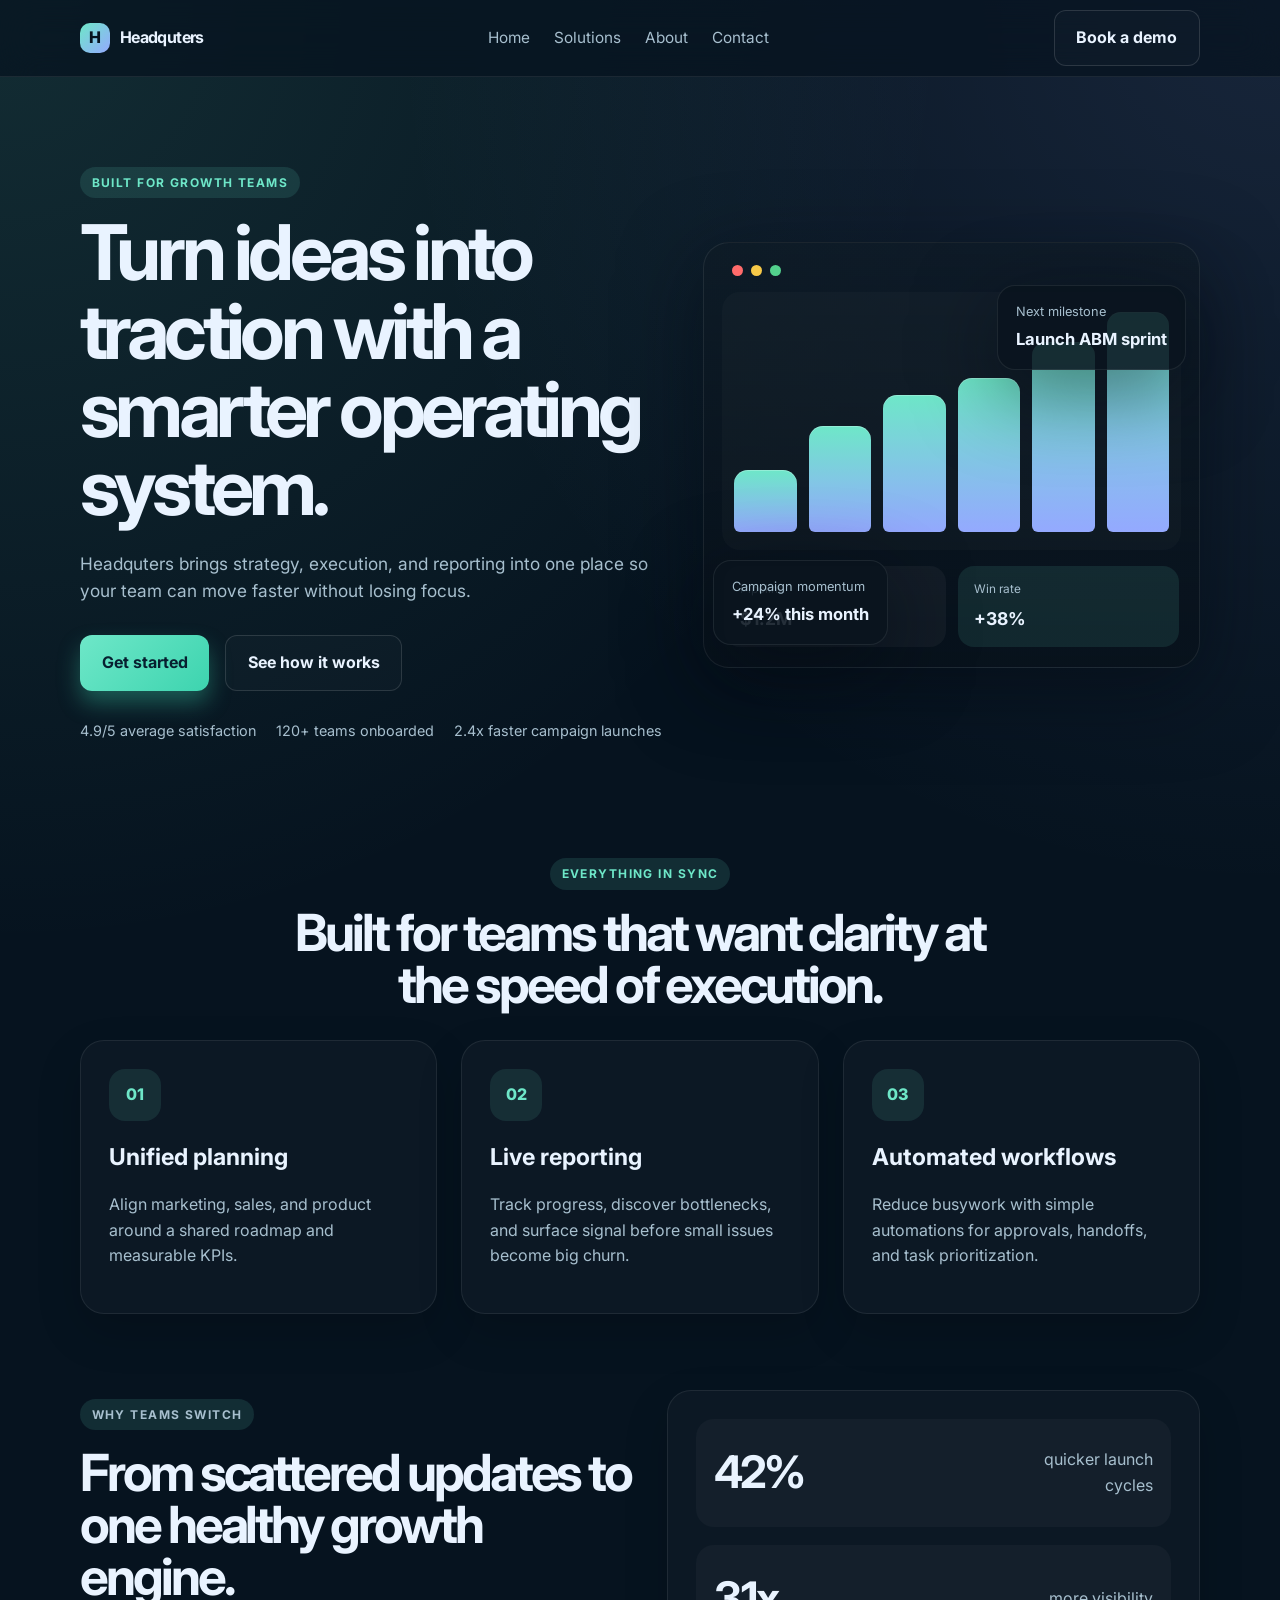
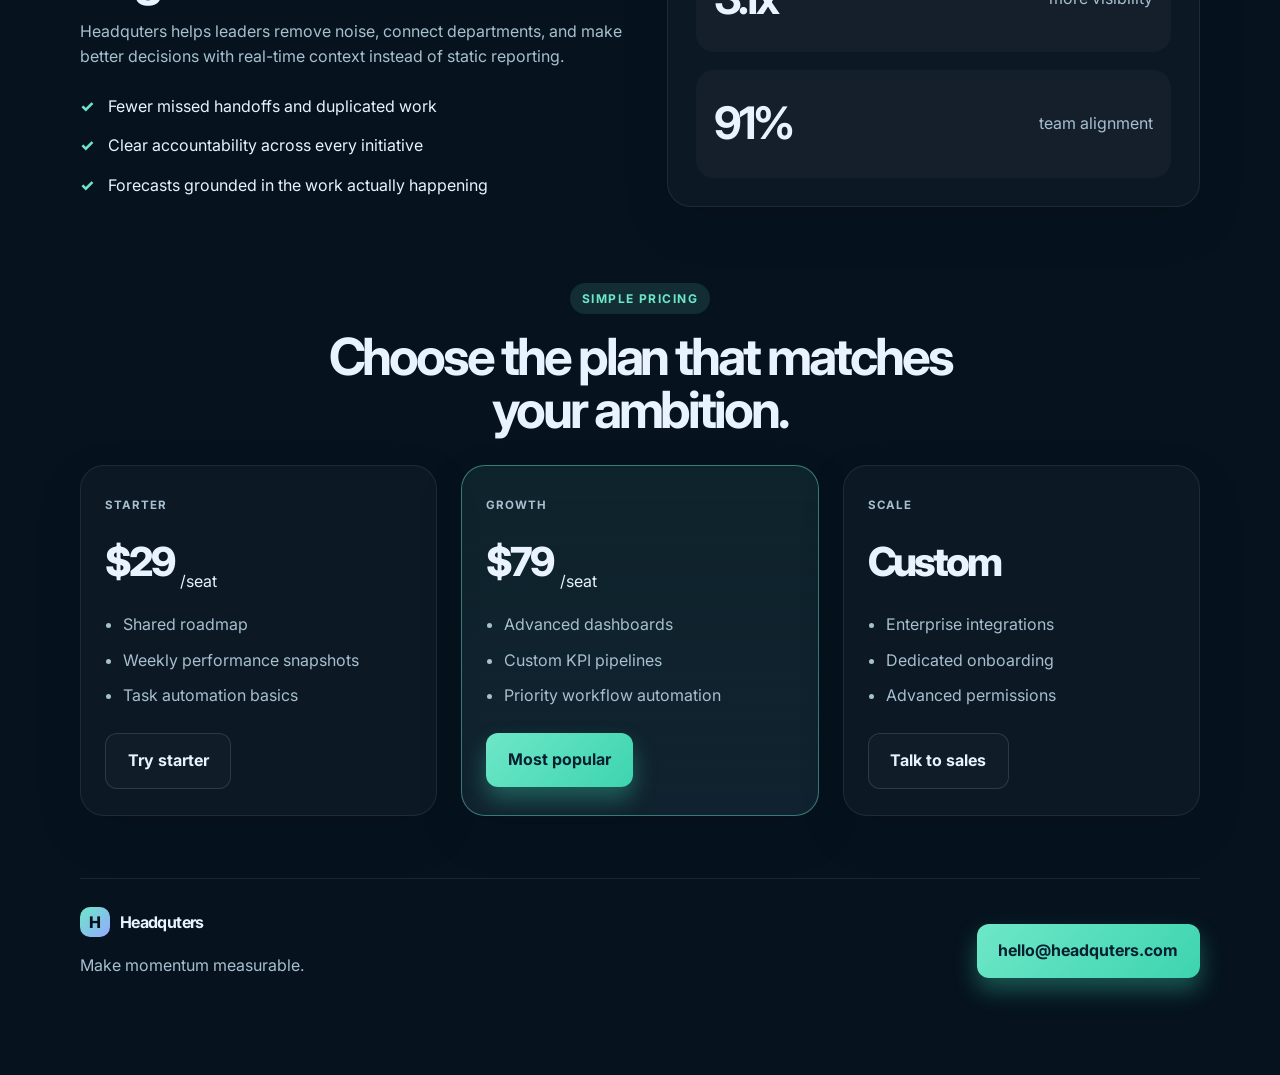
==== index.html @ bdb1400e "Build multi-page Headquters website Co-authored-by: Copilot App <223556219+Copilot@users.noreply.git" ====
<!DOCTYPE html>
<html lang="en">
  <head>
    <meta charset="UTF-8" />
    <meta name="viewport" content="width=device-width, initial-scale=1.0" />
    <meta
      name="description"
      content="Headquters helps teams turn scattered ideas into a clear, measurable growth engine."
    />
    <title>Headquters | Make momentum measurable</title>
    <link rel="preconnect" href="https://fonts.googleapis.com" />
    <link rel="preconnect" href="https://fonts.gstatic.com" crossorigin />
    <link
      href="https://fonts.googleapis.com/css2?family=Inter:wght@400;500;600;700;800;900&display=swap"
      rel="stylesheet"
    />
    <link rel="stylesheet" href="styles.css" />
  </head>
  <body>
    <header class="site-header">
      <div class="container nav-wrap">
        <a class="brand" href="#top" aria-label="Headquters home">
          <span class="brand-mark">H</span>
          <span>Headquters</span>
        </a>
        <nav class="main-nav" aria-label="Main navigation">
          <a href="index.html">Home</a>
          <a href="solutions.html">Solutions</a>
          <a href="about.html">About</a>
          <a href="contact.html">Contact</a>
        </nav>
        <a class="button button-ghost" href="contact.html">Book a demo</a>
      </div>
    </header>

    <main id="top">
      <section class="hero">
        <div class="container hero-grid">
          <div class="hero-copy">
            <p class="eyebrow">Built for growth teams</p>
            <h1>Turn ideas into traction with a smarter operating system.</h1>
            <p class="lead">
              Headquters brings strategy, execution, and reporting into one place so your team can
              move faster without losing focus.
            </p>
            <div class="hero-actions">
              <a class="button button-primary" href="contact.html">Get started</a>
              <a class="button button-secondary" href="#features">See how it works</a>
            </div>
            <ul class="social-proof" aria-label="Customer proof">
              <li>4.9/5 average satisfaction</li>
              <li>120+ teams onboarded</li>
              <li>2.4x faster campaign launches</li>
            </ul>
          </div>

          <div class="hero-visual" aria-label="Product dashboard preview">
            <div class="dashboard-card dashboard-main">
              <div class="card-header">
                <span class="dot red"></span>
                <span class="dot amber"></span>
                <span class="dot green"></span>
              </div>
              <div class="chart-panel">
                <div class="chart-bars" aria-hidden="true">
                  <span style="--h: 28%"></span>
                  <span style="--h: 48%"></span>
                  <span style="--h: 62%"></span>
                  <span style="--h: 70%"></span>
                  <span style="--h: 86%"></span>
                  <span style="--h: 100%"></span>
                </div>
              </div>
              <div class="stat-row">
                <div class="mini-stat">
                  <span class="label">Pipeline</span>
                  <strong>$1.2M</strong>
                </div>
                <div class="mini-stat accent">
                  <span class="label">Win rate</span>
                  <strong>+38%</strong>
                </div>
              </div>
            </div>
            <div class="floating-card insight-card">
              <p>Campaign momentum</p>
              <strong>+24% this month</strong>
            </div>
            <div class="floating-card task-card">
              <p>Next milestone</p>
              <strong>Launch ABM sprint</strong>
            </div>
          </div>
        </div>
      </section>

      <section id="features" class="features">
        <div class="container">
          <div class="section-heading">
            <p class="eyebrow">Everything in sync</p>
            <h2>Built for teams that want clarity at the speed of execution.</h2>
          </div>
          <div class="feature-grid">
            <article class="feature-card reveal">
              <div class="icon">01</div>
              <h3>Unified planning</h3>
              <p>Align marketing, sales, and product around a shared roadmap and measurable KPIs.</p>
            </article>
            <article class="feature-card reveal">
              <div class="icon">02</div>
              <h3>Live reporting</h3>
              <p>Track progress, discover bottlenecks, and surface signal before small issues become big churn.</p>
            </article>
            <article class="feature-card reveal">
              <div class="icon">03</div>
              <h3>Automated workflows</h3>
              <p>Reduce busywork with simple automations for approvals, handoffs, and task prioritization.</p>
            </article>
          </div>
        </div>
      </section>

      <section id="results" class="results">
        <div class="container results-grid">
          <div class="results-copy">
            <p class="eyebrow">Why teams switch</p>
            <h2>From scattered updates to one healthy growth engine.</h2>
            <p>
              Headquters helps leaders remove noise, connect departments, and make better decisions with
              real-time context instead of static reporting.
            </p>
            <ul class="check-list">
              <li>Fewer missed handoffs and duplicated work</li>
              <li>Clear accountability across every initiative</li>
              <li>Forecasts grounded in the work actually happening</li>
            </ul>
          </div>
          <div class="metrics-panel reveal">
            <div class="metric">
              <strong>42%</strong>
              <span>quicker launch cycles</span>
            </div>
            <div class="metric">
              <strong>3.1x</strong>
              <span>more visibility</span>
            </div>
            <div class="metric">
              <strong>91%</strong>
              <span>team alignment</span>
            </div>
          </div>
        </div>
      </section>

      <section id="pricing" class="pricing">
        <div class="container">
          <div class="section-heading">
            <p class="eyebrow">Simple pricing</p>
            <h2>Choose the plan that matches your ambition.</h2>
          </div>
          <div class="pricing-grid">
            <article class="price-card">
              <p class="plan-name">Starter</p>
              <div class="price"><span>$29</span>/seat</div>
              <ul>
                <li>Shared roadmap</li>
                <li>Weekly performance snapshots</li>
                <li>Task automation basics</li>
              </ul>
              <a class="button button-secondary" href="contact.html">Try starter</a>
            </article>
            <article class="price-card featured">
              <p class="plan-name">Growth</p>
              <div class="price"><span>$79</span>/seat</div>
              <ul>
                <li>Advanced dashboards</li>
                <li>Custom KPI pipelines</li>
                <li>Priority workflow automation</li>
              </ul>
              <a class="button button-primary" href="contact.html">Most popular</a>
            </article>
            <article class="price-card">
              <p class="plan-name">Scale</p>
              <div class="price"><span>Custom</span></div>
              <ul>
                <li>Enterprise integrations</li>
                <li>Dedicated onboarding</li>
                <li>Advanced permissions</li>
              </ul>
              <a class="button button-secondary" href="contact.html">Talk to sales</a>
            </article>
          </div>
        </div>
      </section>
    </main>

    <footer class="site-footer">
      <div class="container footer-wrap">
        <div>
          <a class="brand" href="index.html" aria-label="Headquters home">
            <span class="brand-mark">H</span>
            <span>Headquters</span>
          </a>
          <p>Make momentum measurable.</p>
        </div>
        <a class="button button-primary" href="contact.html">hello@headquters.com</a>
      </div>
    </footer>

    <script src="script.js"></script>
  </body>
</html>
---- styles.css ----
:root {
  --bg: #06131f;
  --bg-soft: #0b1d2d;
  --panel: rgba(16, 30, 42, 0.84);
  --panel-strong: #112637;
  --card: #f4f8ff;
  --card-2: #eaf3ff;
  --text: #e9f3ff;
  --muted: #a7bfce;
  --primary: #6ee7c8;
  --primary-strong: #3dd4af;
  --accent: #94a9ff;
  --shadow: 0 22px 80px rgba(4, 10, 18, 0.5);
}

* {
  box-sizing: border-box;
}

html {
  scroll-behavior: smooth;
}

body {
  margin: 0;
  font-family: "Inter", sans-serif;
  background:
    radial-gradient(circle at top left, rgba(110, 231, 200, 0.12), transparent 32%),
    radial-gradient(circle at top right, rgba(148, 169, 255, 0.12), transparent 30%),
    var(--bg);
  color: var(--text);
  line-height: 1.6;
}

a {
  color: inherit;
  text-decoration: none;
}

img {
  max-width: 100%;
  display: block;
}

.container {
  width: min(1120px, calc(100% - 32px));
  margin: 0 auto;
}

.site-header {
  position: sticky;
  top: 0;
  z-index: 10;
  backdrop-filter: blur(18px);
  background: rgba(6, 19, 31, 0.72);
  border-bottom: 1px solid rgba(255, 255, 255, 0.08);
}

.nav-wrap {
  display: flex;
  align-items: center;
  justify-content: space-between;
  min-height: 76px;
  gap: 20px;
}

.brand {
  display: inline-flex;
  align-items: center;
  gap: 10px;
  font-weight: 700;
  letter-spacing: -0.04em;
}

.brand-mark {
  display: grid;
  place-items: center;
  width: 30px;
  height: 30px;
  border-radius: 10px;
  background: linear-gradient(135deg, var(--primary), var(--accent));
  color: var(--bg);
  font-weight: 800;
}

.main-nav {
  display: flex;
  align-items: center;
  gap: 24px;
  color: var(--muted);
  font-size: 0.96rem;
}

.main-nav a:hover,
.main-nav a:focus-visible {
  color: var(--text);
}

.button {
  display: inline-flex;
  align-items: center;
  justify-content: center;
  border-radius: 12px;
  padding: 0.9rem 1.35rem;
  font-weight: 700;
  transition: transform 0.2s ease, box-shadow 0.2s ease;
}

.button:hover,
.button:focus-visible {
  transform: translateY(-1px);
}

.button-primary {
  background: linear-gradient(135deg, var(--primary), var(--primary-strong));
  color: #072030;
  box-shadow: 0 12px 22px rgba(61, 212, 175, 0.35);
}

.button-secondary,
.button-ghost {
  border: 1px solid rgba(255, 255, 255, 0.13);
  background: rgba(255, 255, 255, 0.02);
  color: var(--text);
}

.hero {
  padding: 90px 0 52px;
}

.hero-grid {
  display: grid;
  grid-template-columns: 1.08fr 0.92fr;
  align-items: center;
  gap: 40px;
}

.eyebrow {
  display: inline-block;
  margin: 0 0 16px;
  border-radius: 999px;
  padding: 0.38rem 0.72rem;
  background: rgba(110, 231, 200, 0.12);
  color: var(--primary);
  font-size: 0.75rem;
  font-weight: 700;
  text-transform: uppercase;
  letter-spacing: 0.12em;
}

.hero-copy h1,
.section-heading h2,
.results-copy h2 {
  margin: 0;
  line-height: 1.02;
  letter-spacing: -0.06em;
}

.hero-copy h1 {
  max-width: 620px;
  font-size: clamp(3.1rem, 6vw, 5rem);
}

.lead {
  max-width: 620px;
  margin-top: 22px;
  color: var(--muted);
  font-size: 1.08rem;
}

.hero-actions {
  display: flex;
  flex-wrap: wrap;
  gap: 16px;
  margin-top: 30px;
}

.social-proof {
  display: flex;
  flex-wrap: wrap;
  gap: 20px;
  margin: 28px 0 0;
  padding: 0;
  list-style: none;
  color: var(--muted);
  font-size: 0.9rem;
}

.hero-visual {
  position: relative;
  display: grid;
  place-items: center;
  min-height: 520px;
}

.dashboard-card {
  position: relative;
  width: min(100%, 560px);
  padding: 18px 18px 12px;
  border: 1px solid rgba(255, 255, 255, 0.08);
  border-radius: 26px;
  background: linear-gradient(180deg, rgba(14, 26, 36, 0.58), rgba(8, 18, 28, 0.96));
  box-shadow: var(--shadow);
}

.card-header {
  display: flex;
  gap: 8px;
  padding: 4px 10px 16px;
}

.dot {
  display: inline-block;
  width: 11px;
  aspect-ratio: 1;
  border-radius: 50%;
}

.dot.red { background: #ff6b6b; }
.dot.amber { background: #f7c948; }
.dot.green { background: #53d18d; }

.chart-panel {
  padding: 20px 12px 18px;
  border-radius: 18px;
  background: rgba(255, 255, 255, 0.02);
}

.chart-bars {
  display: grid;
  grid-template-columns: repeat(6, minmax(0, 1fr));
  align-items: end;
  gap: 12px;
  height: 220px;
}

.chart-bars span {
  display: block;
  border-radius: 14px 14px 6px 6px;
  height: var(--h);
  background: linear-gradient(180deg, var(--primary), var(--accent));
  box-shadow: inset 0 1px 0 rgba(255, 255, 255, 0.25);
}

.stat-row {
  display: grid;
  grid-template-columns: repeat(2, minmax(0, 1fr));
  gap: 12px;
  padding: 16px 2px 8px;
}

.mini-stat {
  padding: 14px 16px;
  border-radius: 16px;
  background: rgba(255, 255, 255, 0.04);
}

.mini-stat.accent {
  background: rgba(110, 231, 200, 0.1);
}

.label {
  display: block;
  color: var(--muted);
  font-size: 0.74rem;
  margin-bottom: 6px;
}

.mini-stat strong {
  font-size: 1.1rem;
}

.floating-card {
  position: absolute;
  padding: 16px 18px;
  border: 1px solid rgba(255, 255, 255, 0.08);
  border-radius: 18px;
  background: rgba(10, 20, 30, 0.88);
  box-shadow: var(--shadow);
}

.floating-card p {
  margin: 0 0 4px;
  color: var(--muted);
  font-size: 0.8rem;
}

.floating-card strong {
  font-size: 1.04rem;
}

.insight-card {
  left: 10px;
  bottom: 70px;
}

.task-card {
  right: 14px;
  top: 90px;
}

.features,
.results,
.pricing {
  padding: 64px 0 12px;
}

.section-heading {
  max-width: 690px;
  margin: 0 auto 30px;
  text-align: center;
}

.section-heading h2,
.results-copy h2 {
  font-size: clamp(2.4rem, 4vw, 3.5rem);
}

.feature-grid,
.pricing-grid {
  display: grid;
  grid-template-columns: repeat(3, minmax(0, 1fr));
  gap: 24px;
}

.feature-card,
.price-card,
.metrics-panel {
  border: 1px solid rgba(255, 255, 255, 0.08);
  border-radius: 24px;
  background: rgba(14, 27, 38, 0.8);
  box-shadow: 0 18px 45px rgba(0, 0, 0, 0.16);
}

.feature-card {
  padding: 28px;
}

.icon {
  display: inline-flex;
  align-items: center;
  justify-content: center;
  width: 52px;
  height: 52px;
  border-radius: 16px;
  background: rgba(110, 231, 200, 0.1);
  color: var(--primary);
  font-weight: 800;
}

.feature-card h3 {
  margin: 18px 0 12px;
  font-size: 1.45rem;
}

.feature-card p,
.price-card ul,
.results-copy p,
.site-footer p {
  color: var(--muted);
}

.results-grid {
  display: grid;
  grid-template-columns: 1.02fr 0.98fr;
  gap: 32px;
  align-items: center;
}

.check-list {
  margin: 24px 0 0;
  padding: 0;
  list-style: none;
  display: grid;
  gap: 14px;
  color: var(--text);
}

.check-list li {
  position: relative;
  padding-left: 28px;
}

.check-list li::before {
  content: "✓";
  position: absolute;
  left: 0;
  color: var(--primary);
  font-weight: 800;
}

.metrics-panel {
  display: grid;
  gap: 18px;
  padding: 28px;
}

.metric {
  display: flex;
  align-items: center;
  justify-content: space-between;
  gap: 18px;
  padding: 18px 18px;
  border-radius: 18px;
  background: rgba(255, 255, 255, 0.03);
}

.metric strong {
  font-size: clamp(2rem, 4vw, 2.8rem);
  letter-spacing: -0.06em;
}

.metric span {
  color: var(--muted);
  max-width: 140px;
  text-align: right;
}

.price-card {
  padding: 30px 24px 26px;
}

.price-card.featured {
  background: linear-gradient(180deg, rgba(110, 231, 200, 0.08), rgba(18, 36, 49, 0.9));
  border-color: rgba(110, 231, 200, 0.45);
}

.plan-name {
  margin: 0;
  color: var(--muted);
  font-weight: 700;
  text-transform: uppercase;
  letter-spacing: 0.08em;
  font-size: 0.72rem;
}

.price {
  display: flex;
  align-items: end;
  gap: 8px;
  margin: 16px 0 18px;
  font-size: 1rem;
}

.price span {
  font-size: 2.5rem;
  font-weight: 800;
  letter-spacing: -0.08em;
}

.price-card ul {
  margin: 0 0 24px;
  padding-left: 18px;
  display: grid;
  gap: 10px;
}

.site-footer {
  padding: 50px 0 80px;
}

.page-hero {
  padding: 110px 0 72px;
  text-align: center;
}

.narrow {
  max-width: 780px;
}

.page-hero h1 {
  margin: 0;
  font-size: clamp(3rem, 7vw, 5.5rem);
  line-height: 1;
  letter-spacing: -0.07em;
}

.page-hero .lead {
  margin: 24px auto 0;
}

.page-section {
  padding: 24px 0 80px;
}

.solution-list {
  display: grid;
  gap: 18px;
}

.solution-row {
  display: grid;
  grid-template-columns: 80px 1fr;
  gap: 24px;
  align-items: start;
  padding: 34px;
  border: 1px solid rgba(255, 255, 255, 0.08);
  border-radius: 24px;
  background: rgba(14, 27, 38, 0.8);
}

.solution-row h2,
.contact-copy h2 {
  margin: 0 0 10px;
  font-size: 2rem;
  letter-spacing: -0.05em;
}

.solution-row p {
  max-width: 700px;
  margin: 0 0 16px;
  color: var(--muted);
}

.text-link {
  color: var(--primary);
  font-weight: 700;
}

.text-link span {
  display: inline-block;
  margin-left: 6px;
  transition: transform 0.2s ease;
}

.text-link:hover span {
  transform: translateX(4px);
}

.contact-grid {
  display: grid;
  grid-template-columns: 0.8fr 1.2fr;
  gap: 60px;
  align-items: start;
}

.contact-copy p {
  color: var(--muted);
}

.contact-email {
  display: inline-block;
  margin: 12px 0;
  color: var(--primary);
  font-size: 1.25rem;
  font-weight: 700;
}

.contact-detail {
  font-size: 0.9rem;
}

.contact-form {
  display: grid;
  gap: 18px;
  padding: 30px;
  border: 1px solid rgba(255, 255, 255, 0.08);
  border-radius: 24px;
  background: rgba(14, 27, 38, 0.8);
}

.contact-form label {
  display: grid;
  gap: 8px;
  color: var(--muted);
  font-size: 0.9rem;
  font-weight: 600;
}

.contact-form label span {
  color: rgba(167, 191, 206, 0.7);
  font-weight: 400;
}

.contact-form input,
.contact-form textarea,
.contact-form select {
  width: 100%;
  border: 1px solid rgba(255, 255, 255, 0.14);
  border-radius: 12px;
  padding: 13px 14px;
  background: rgba(255, 255, 255, 0.04);
  color: var(--text);
  font: inherit;
  resize: vertical;
}

.contact-form select option {
  color: #102333;
}

.contact-form input:focus,
.contact-form textarea:focus,
.contact-form select:focus {
  outline: 2px solid var(--primary);
  outline-offset: 2px;
}

.form-status {
  min-height: 1.5em;
  margin: 0;
  color: var(--primary);
  font-size: 0.9rem;
}

.footer-wrap {
  display: flex;
  align-items: center;
  justify-content: space-between;
  gap: 18px;
  padding-top: 28px;
  border-top: 1px solid rgba(255, 255, 255, 0.08);
}

.reveal {
  opacity: 0;
  transform: translateY(12px);
  transition: opacity 0.6s ease, transform 0.6s ease;
}

.reveal.visible {
  opacity: 1;
  transform: translateY(0);
}

@media (max-width: 900px) {
  .hero-grid,
  .results-grid,
  .feature-grid,
  .pricing-grid {
    grid-template-columns: 1fr;
  }

  .main-nav {
    display: none;
  }

  .hero {
    padding-top: 64px;
  }

  .hero-visual {
    min-height: 400px;
  }

  .contact-grid {
    grid-template-columns: 1fr;
    gap: 30px;
  }
}

@media (max-width: 560px) {
  .nav-wrap,
  .footer-wrap {
    flex-direction: column;
    align-items: flex-start;
  }

  .button {
    width: 100%;
  }

  .hero-actions {
    flex-direction: column;
  }

  .floating-card {
    position: static;
    margin-top: 14px;
  }

  .hero-visual {
    display: block;
  }

  .solution-row {
    grid-template-columns: 1fr;
    padding: 24px;
  }

  .page-hero {
    padding-top: 72px;
  }
}
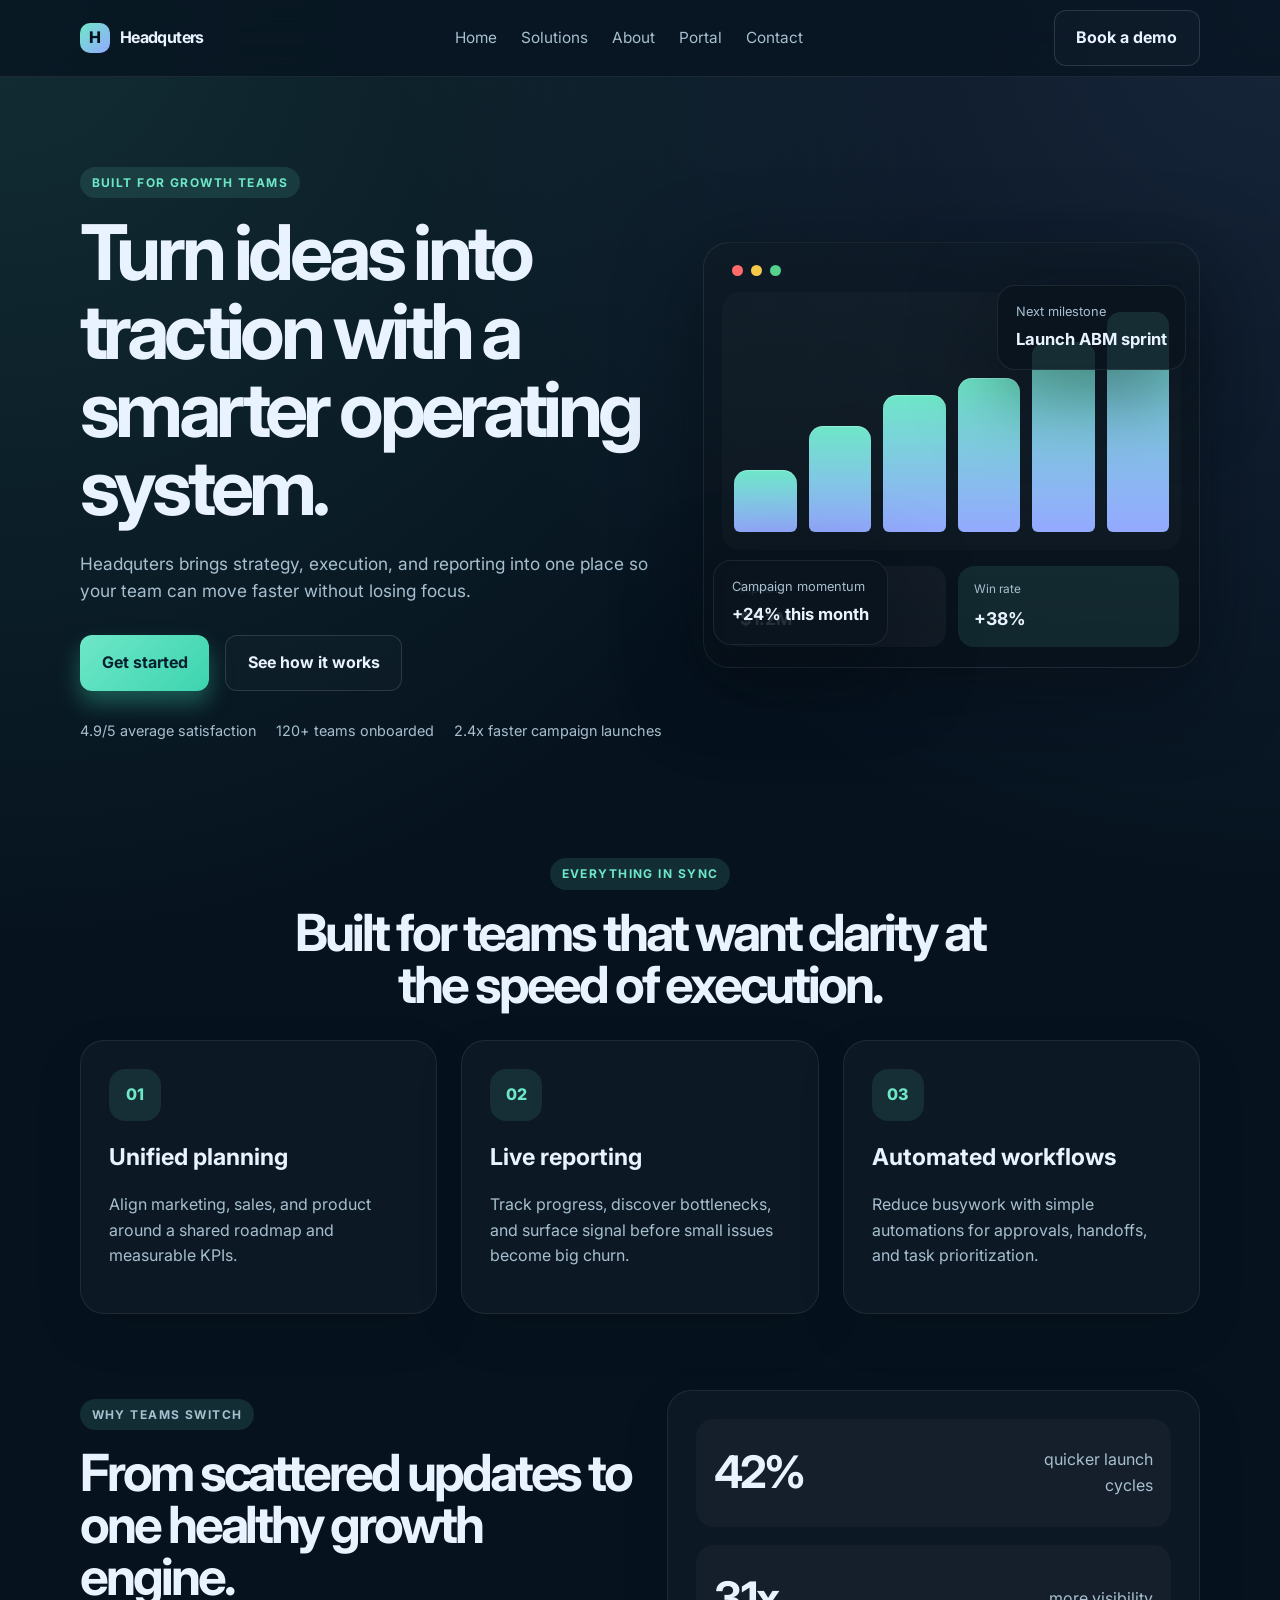
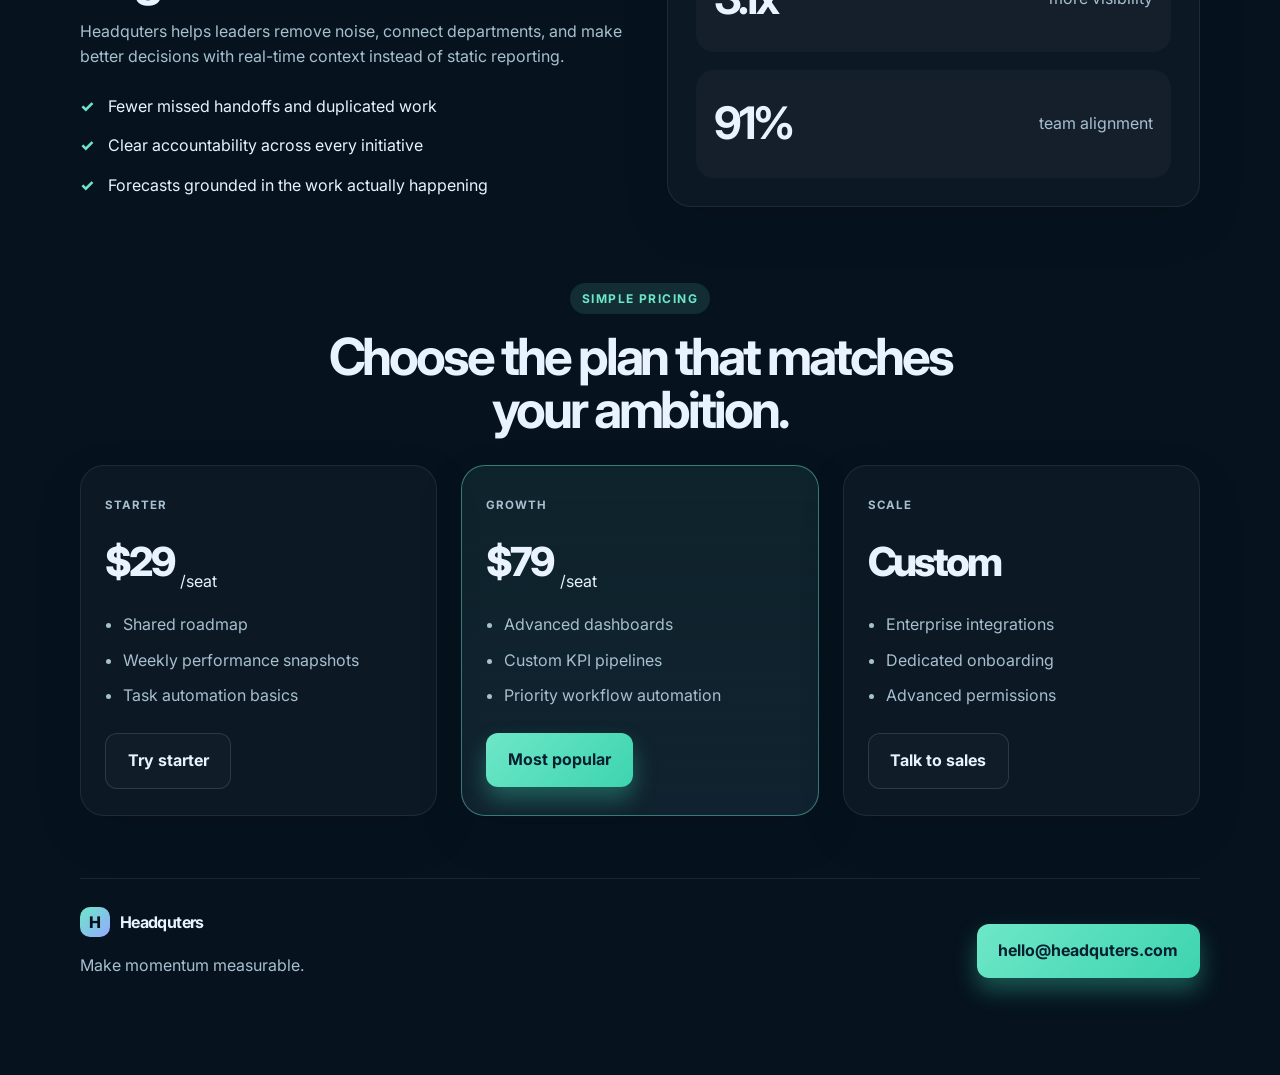
==== commit f8d40603: "Add client portal dashboard Co-authored-by: Copilot App <223556219+Copilot@users.noreply.github.com>" ====
--- a/index.html
+++ b/index.html
@@ -27,6 +27,7 @@
           <a href="index.html">Home</a>
           <a href="solutions.html">Solutions</a>
           <a href="about.html">About</a>
+          <a href="portal.html">Portal</a>
           <a href="contact.html">Contact</a>
         </nav>
         <a class="button button-ghost" href="contact.html">Book a demo</a>
--- a/styles.css
+++ b/styles.css
@@ -603,6 +603,417 @@
   font-size: 0.9rem;
 }
 
+.portal-body {
+  min-height: 100vh;
+  background: #f5f7fb;
+  color: #18263a;
+}
+
+.portal-shell {
+  display: flex;
+  min-height: 100vh;
+}
+
+.portal-sidebar {
+  display: flex;
+  width: 250px;
+  flex: 0 0 250px;
+  flex-direction: column;
+  padding: 28px 18px 20px;
+  background: #101d31;
+  color: #bdc9da;
+}
+
+.portal-brand {
+  margin: 0 10px 38px;
+  color: #f0f5fc;
+}
+
+.workspace-switcher {
+  display: flex;
+  align-items: center;
+  gap: 10px;
+  margin-bottom: 28px;
+  padding: 12px;
+  border: 1px solid rgba(255,255,255,0.1);
+  border-radius: 12px;
+  background: rgba(255,255,255,0.04);
+  font-size: 0.82rem;
+}
+
+.workspace-switcher small,
+.portal-user small {
+  display: block;
+  margin-top: 2px;
+  color: #8291a8;
+  font-size: 0.7rem;
+}
+
+.workspace-switcher strong,
+.portal-user strong {
+  display: block;
+  color: #f0f5fc;
+  font-size: 0.78rem;
+}
+
+.workspace-dot {
+  width: 26px;
+  height: 26px;
+  border-radius: 8px;
+  background: linear-gradient(135deg, #6ee7c8, #94a9ff);
+}
+
+.chevron {
+  margin-left: auto;
+  color: #7f90a8;
+}
+
+.portal-nav {
+  display: grid;
+  gap: 5px;
+}
+
+.portal-nav-link {
+  display: flex;
+  align-items: center;
+  gap: 13px;
+  border-radius: 10px;
+  padding: 12px;
+  color: #95a5bc;
+  font-size: 0.84rem;
+}
+
+.portal-nav-link span:first-child {
+  width: 18px;
+  color: #73839a;
+  font-size: 1rem;
+  text-align: center;
+}
+
+.portal-nav-link:hover,
+.portal-nav-link.active {
+  background: rgba(110, 231, 200, 0.1);
+  color: #eef6ff;
+}
+
+.portal-nav-link.active span:first-child,
+.portal-nav-link:hover span:first-child {
+  color: var(--primary);
+}
+
+.sidebar-bottom {
+  display: grid;
+  gap: 12px;
+  margin-top: auto;
+}
+
+.portal-user {
+  display: flex;
+  align-items: center;
+  gap: 10px;
+  border-top: 1px solid rgba(255,255,255,0.08);
+  padding: 18px 8px 0;
+}
+
+.portal-main {
+  min-width: 0;
+  flex: 1;
+}
+
+.portal-header {
+  display: flex;
+  align-items: center;
+  justify-content: space-between;
+  padding: 34px 5%;
+  background: #fff;
+  border-bottom: 1px solid #e6ebf3;
+}
+
+.portal-header h1 {
+  margin: 2px 0 0;
+  color: #18263a;
+  font-size: clamp(1.45rem, 3vw, 2rem);
+  letter-spacing: -0.05em;
+}
+
+.portal-header h1 span {
+  color: #efb35e;
+}
+
+.portal-kicker {
+  margin: 0;
+  color: #8b98aa;
+  font-size: 0.71rem;
+  font-weight: 700;
+  letter-spacing: 0.1em;
+  text-transform: uppercase;
+}
+
+.portal-header-actions {
+  display: flex;
+  align-items: center;
+  gap: 18px;
+}
+
+.icon-button,
+.portal-menu {
+  position: relative;
+  border: 0;
+  background: transparent;
+  color: #78879a;
+  font-size: 1.35rem;
+  cursor: pointer;
+}
+
+.icon-button i {
+  position: absolute;
+  top: 2px;
+  right: 0;
+  width: 6px;
+  height: 6px;
+  border-radius: 50%;
+  background: #ec8a76;
+}
+
+.portal-header-avatar,
+.avatar {
+  display: grid;
+  place-items: center;
+  width: 35px;
+  height: 35px;
+  flex: 0 0 35px;
+  border-radius: 50%;
+  background: #d7e4ff;
+  color: #5577b7;
+  font-size: 0.71rem;
+  font-weight: 800;
+}
+
+.portal-content {
+  width: min(1200px, calc(100% - 10%));
+  margin: 0 auto;
+  padding: 34px 0 70px;
+}
+
+.portal-hero-card {
+  display: flex;
+  align-items: center;
+  justify-content: space-between;
+  gap: 28px;
+  padding: 34px 42px;
+  border-radius: 20px;
+  background: linear-gradient(110deg, #182d48, #24405d);
+  color: #fff;
+  box-shadow: 0 18px 34px rgba(25,48,75,0.15);
+}
+
+.portal-hero-card .eyebrow {
+  margin-bottom: 12px;
+  background: rgba(110, 231, 200, 0.13);
+}
+
+.portal-hero-card h2 {
+  max-width: 500px;
+  margin: 0;
+  font-size: clamp(1.7rem, 4vw, 2.35rem);
+  letter-spacing: -0.06em;
+}
+
+.portal-hero-card p:not(.eyebrow) {
+  max-width: 540px;
+  margin: 12px 0 22px;
+  color: #b9c9da;
+  font-size: 0.88rem;
+}
+
+.button-arrow {
+  margin-left: 10px;
+}
+
+.pulse-ring {
+  display: grid;
+  place-items: center;
+  width: 132px;
+  height: 132px;
+  flex: 0 0 132px;
+  border: 8px solid rgba(110,231,200,0.16);
+  border-top-color: var(--primary);
+  border-right-color: var(--primary);
+  border-radius: 50%;
+}
+
+.pulse-ring strong {
+  display: block;
+  font-size: 1.6rem;
+  line-height: 1;
+}
+
+.pulse-ring span {
+  color: #b9c9da;
+  font-size: 0.68rem;
+}
+
+.portal-section-heading,
+.panel-heading {
+  display: flex;
+  align-items: end;
+  justify-content: space-between;
+  gap: 14px;
+}
+
+.portal-section-heading {
+  margin: 38px 0 18px;
+}
+
+.portal-section-heading h2,
+.panel-heading h2 {
+  margin: 4px 0 0;
+  color: #1d2c40;
+  font-size: 1.2rem;
+  letter-spacing: -0.04em;
+}
+
+.date-filter {
+  border: 1px solid #dde4ee;
+  border-radius: 8px;
+  padding: 9px 12px;
+  background: #fff;
+  color: #68778b;
+  font: inherit;
+  font-size: 0.75rem;
+}
+
+.date-filter span {
+  margin-left: 13px;
+}
+
+.portal-metrics {
+  display: grid;
+  grid-template-columns: repeat(3, 1fr);
+  gap: 18px;
+}
+
+.portal-metric,
+.portal-panel {
+  border: 1px solid #e4e9f0;
+  border-radius: 14px;
+  background: #fff;
+  box-shadow: 0 8px 20px rgba(42,63,91,0.03);
+}
+
+.portal-metric {
+  min-height: 165px;
+  padding: 20px;
+}
+
+.metric-top {
+  display: flex;
+  align-items: center;
+  justify-content: space-between;
+}
+
+.metric-icon {
+  display: grid;
+  place-items: center;
+  width: 31px;
+  height: 31px;
+  border-radius: 8px;
+  font-weight: 800;
+}
+
+.metric-icon.mint { background: #e0f7f1; color: #42b69c; }
+.metric-icon.purple { background: #edeaff; color: #8273e8; }
+.metric-icon.orange { background: #fff1df; color: #e9a149; }
+.trend { font-size: 0.69rem; font-weight: 700; }
+.trend.positive { color: #43b398; }
+.trend.neutral { color: #e4a34a; }
+.portal-metric > strong { display: block; margin-top: 18px; color: #1c2c43; font-size: 1.7rem; letter-spacing: -0.06em; }
+.portal-metric > span:not(.trend) { color: #8794a5; font-size: 0.75rem; }
+
+.sparkline {
+  display: flex;
+  align-items: end;
+  gap: 4px;
+  height: 28px;
+  margin-top: 10px;
+}
+
+.sparkline i {
+  display: block;
+  width: 10px;
+  height: var(--height, 50%);
+  border-radius: 4px 4px 1px 1px;
+  background: #bfe9df;
+}
+
+.sparkline i:nth-child(1) { --height: 35%; }
+.sparkline i:nth-child(2) { --height: 52%; }
+.sparkline i:nth-child(3) { --height: 45%; }
+.sparkline i:nth-child(4) { --height: 70%; }
+.sparkline i:nth-child(5) { --height: 58%; }
+.sparkline i:nth-child(6) { --height: 82%; }
+.sparkline i:nth-child(7) { --height: 100%; }
+.purple-line i { background: #cfc9ff; }
+.progress-track { height: 6px; margin-top: 22px; overflow: hidden; border-radius: 10px; background: #edf0f4; }
+.progress-track span { display: block; height: 100%; border-radius: inherit; background: #efb15c; }
+
+.portal-columns {
+  display: grid;
+  grid-template-columns: 1.2fr 0.8fr;
+  gap: 18px;
+  margin-top: 22px;
+}
+
+.portal-panel {
+  padding: 24px;
+}
+
+.initiative-list,
+.activity-list {
+  display: grid;
+  gap: 20px;
+  margin-top: 24px;
+}
+
+.initiative {
+  display: flex;
+  gap: 13px;
+}
+
+.initiative-icon {
+  display: grid;
+  place-items: center;
+  width: 35px;
+  height: 35px;
+  flex: 0 0 35px;
+  border-radius: 10px;
+  font-weight: 800;
+}
+
+.initiative-icon.launch { background: #e1f8f1; color: #43b39a; }
+.initiative-icon.target { background: #fff0dc; color: #e7a052; }
+.initiative-icon.chart { background: #eeebff; color: #8577e7; }
+.initiative-info { min-width: 0; flex: 1; }
+.initiative-title { display: flex; align-items: center; justify-content: space-between; gap: 12px; }
+.initiative-title strong { color: #2d3b4f; font-size: 0.84rem; }
+.initiative-info p { margin: 3px 0 9px; color: #909cac; font-size: 0.72rem; }
+.status { border-radius: 20px; padding: 4px 8px; font-size: 0.62rem; font-weight: 700; white-space: nowrap; }
+.status.on-track { background: #e4f7f1; color: #3eae95; }
+.status.needs-review { background: #fff0de; color: #d9974b; }
+.initiative-progress { height: 5px; overflow: hidden; border-radius: 5px; background: #eff1f5; }
+.initiative-progress span { display: block; height: 100%; border-radius: inherit; background: #70d4bc; }
+.initiative small { display: block; margin-top: 7px; color: #9aa5b4; font-size: 0.67rem; }
+
+.activity-item { display: flex; gap: 11px; align-items: flex-start; }
+.avatar.small { width: 31px; height: 31px; flex-basis: 31px; font-size: 0.6rem; }
+.purple-avatar { background: #eeeaff; color: #7e70de; }
+.orange-avatar { background: #fff0de; color: #dc9848; }
+.mint-avatar { background: #e1f8f1; color: #42ae95; }
+.activity-item p { margin: 0; color: #8491a2; font-size: 0.73rem; line-height: 1.4; }
+.activity-item b { color: #48576a; font-weight: 600; }
+.activity-item small { display: block; margin-top: 3px; color: #a6afbb; font-size: 0.65rem; }
+.portal-menu { display: none; }
+
 .footer-wrap {
   display: flex;
   align-items: center;
@@ -647,6 +1058,45 @@
     grid-template-columns: 1fr;
     gap: 30px;
   }
+
+  .portal-sidebar {
+    position: fixed;
+    z-index: 20;
+    top: 0;
+    bottom: 0;
+    left: -250px;
+    transition: left 0.25s ease;
+  }
+
+  .portal-sidebar.open {
+    left: 0;
+  }
+
+  .portal-menu {
+    display: inline-block;
+    margin-right: 14px;
+  }
+
+  .portal-header {
+    justify-content: flex-start;
+  }
+
+  .portal-header-actions {
+    margin-left: auto;
+  }
+
+  .portal-header > div:first-of-type {
+    min-width: 0;
+  }
+
+  .portal-header h1 {
+    white-space: nowrap;
+  }
+
+  .portal-metrics,
+  .portal-columns {
+    grid-template-columns: 1fr;
+  }
 }
 
 @media (max-width: 560px) {
